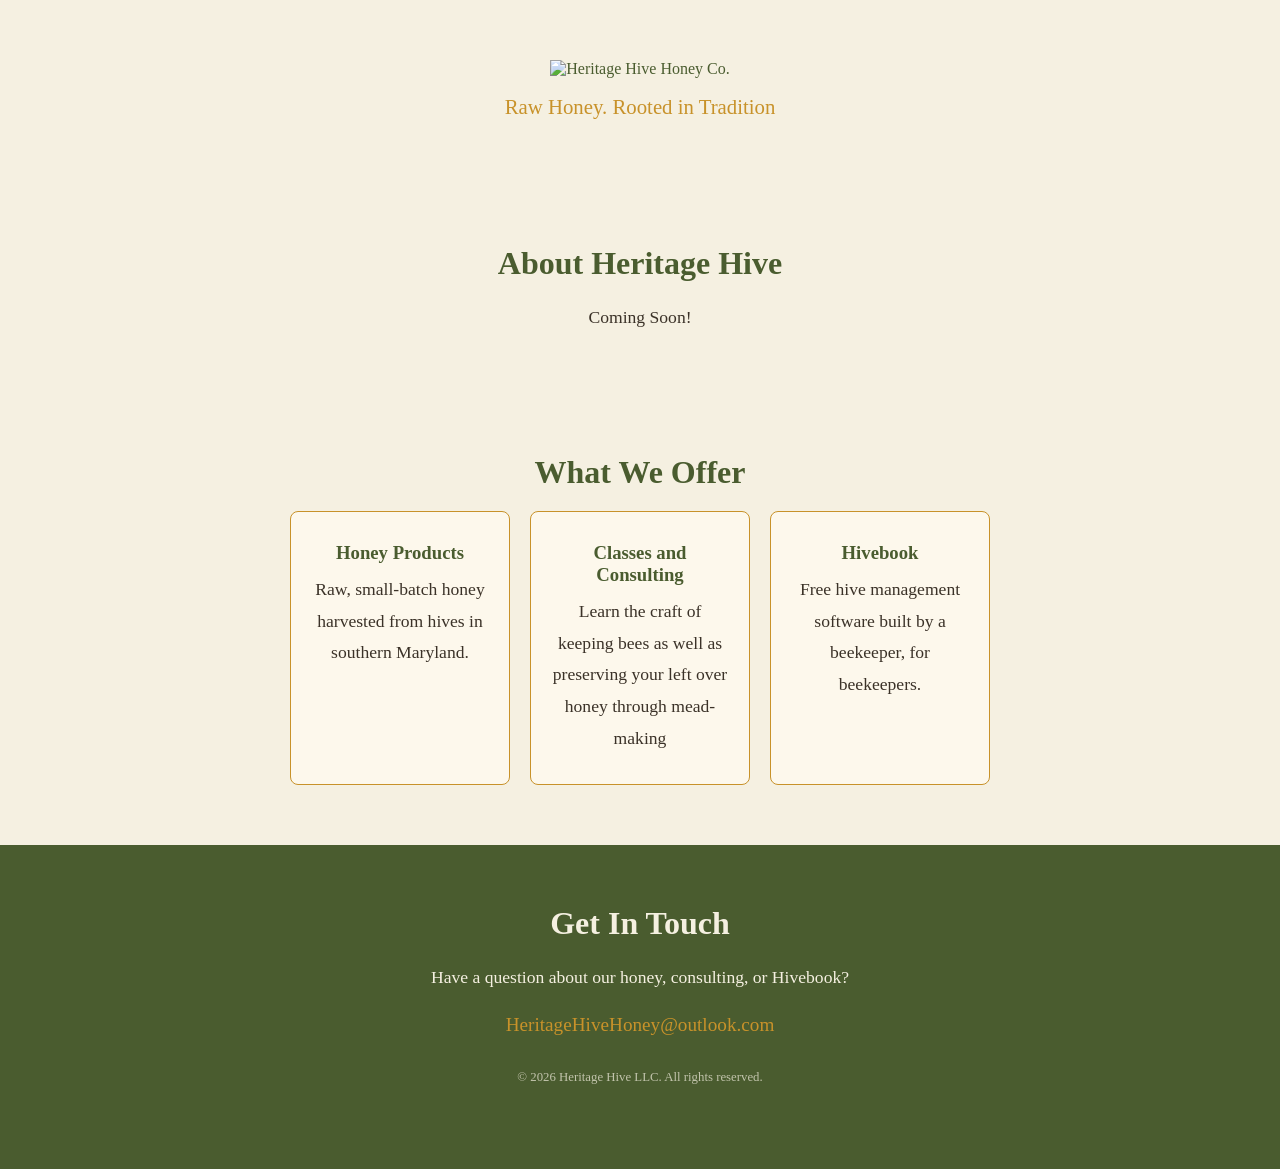
==== index.html @ 9e33cd69 "add copyright notice" ====
<!DOCTYPE html>
<html lang="en">
    <head>
        <meta charset="UTF-8">
        <meta name="viewport" content="width=device-width, initial-scale=1.0">
        <title>Heritage Hive Honey Co.</title>
        <style>
            *{
                margin: 0;
                padding: 0;
                box-sizing: border-box;
            }

            body {
            background-color: #F5F0E1;
            color: #4A5C2F;
            font-family: Georgia, serif;
            }

            header {
                text-align: center;
                padding: 60px 20px;
            }

            header img {
                width: 300px;
            }

            header p {
                font-size: 1.3em;
                margin-top: 10px;
                color: #C8922A
            }

            section {
                max-width: 800px;
                margin: 0 auto;
                padding: 60px 20px;
                text-align: center;
            }

            h2 {
                font-size: 2em;
                margin-bottom: 20px;
                color: #4A5C2F;
            }

            p {
                font-size: 1.1em;
                line-height: 1.8;
                color: #3B3228;
            }
        
            .cards {
                display: flex;
                gap: 20px;
                justify-content: center;
                flex-wrap: wrap;
            }

            .card {
                background-color: #FDF8EC;
                border: 1px solid #C8922A;
                border-radius: 8px;
                padding: 30px 20px;
                width: 220px;
            }

            .card h3 {
                margin-bottom: 10px;
                color: #4A5C2F;
            }

            footer {
                background-color: #4A5C2F;
                color: #F5F0E1;
                text-align: center;
                padding: 60px 20px;
            }

            footer h2{
                color: #F5F0E1;
                margin-bottom: 20px;
            }

            footer p {
                color: #F5F0E1;
                margin-bottom: 20px;
            }

            footer a {
                color: #C8922A;
                font-size: 1.2em;
                text-decoration: none;
            }

            footer a:hover {
                text-decoration: underline;
            }

            footer .copyright {
                margin-top: 30px;
                font-size: 0.8em;
                opacity: 0.7;
            }
        </style>
    </head>
    <body>
        <header>
            <img src="logo.png" alt="Heritage Hive Honey Co.">
            <p>Raw Honey. Rooted in Tradition</p>
        </header>

        <section id="about">
            <h2>About Heritage Hive</h2>
            <p>Coming Soon!</p>
        </section>

        <section id="offerings">
            <h2>What We Offer</h2>
            <div class="cards">
                <div class="card">
                    <h3>Honey Products</h3>
                    <p>Raw, small-batch honey harvested from hives in southern Maryland.</p>
                </div>
                <div class="card">
                    <h3>Classes and Consulting</h3>
                    <p>Learn the craft of keeping bees as well as preserving your left over honey through mead-making</p>
                </div>
                <div class="card">
                    <h3> Hivebook</h3>
                    <p>Free hive management software built by a beekeeper, for beekeepers.</p>
                </div>
            </div>
        </section>
        <footer>
            <h2>Get In Touch</h2>
            <p>Have a question about our honey, consulting, or Hivebook?</p>
            <a href="mailto:HeritageHiveHoney@outlook.com">HeritageHiveHoney@outlook.com</a>
            <p class="copyright">© 2026 Heritage Hive LLC. All rights reserved.</P>
        </footer>
    </body>
</html>
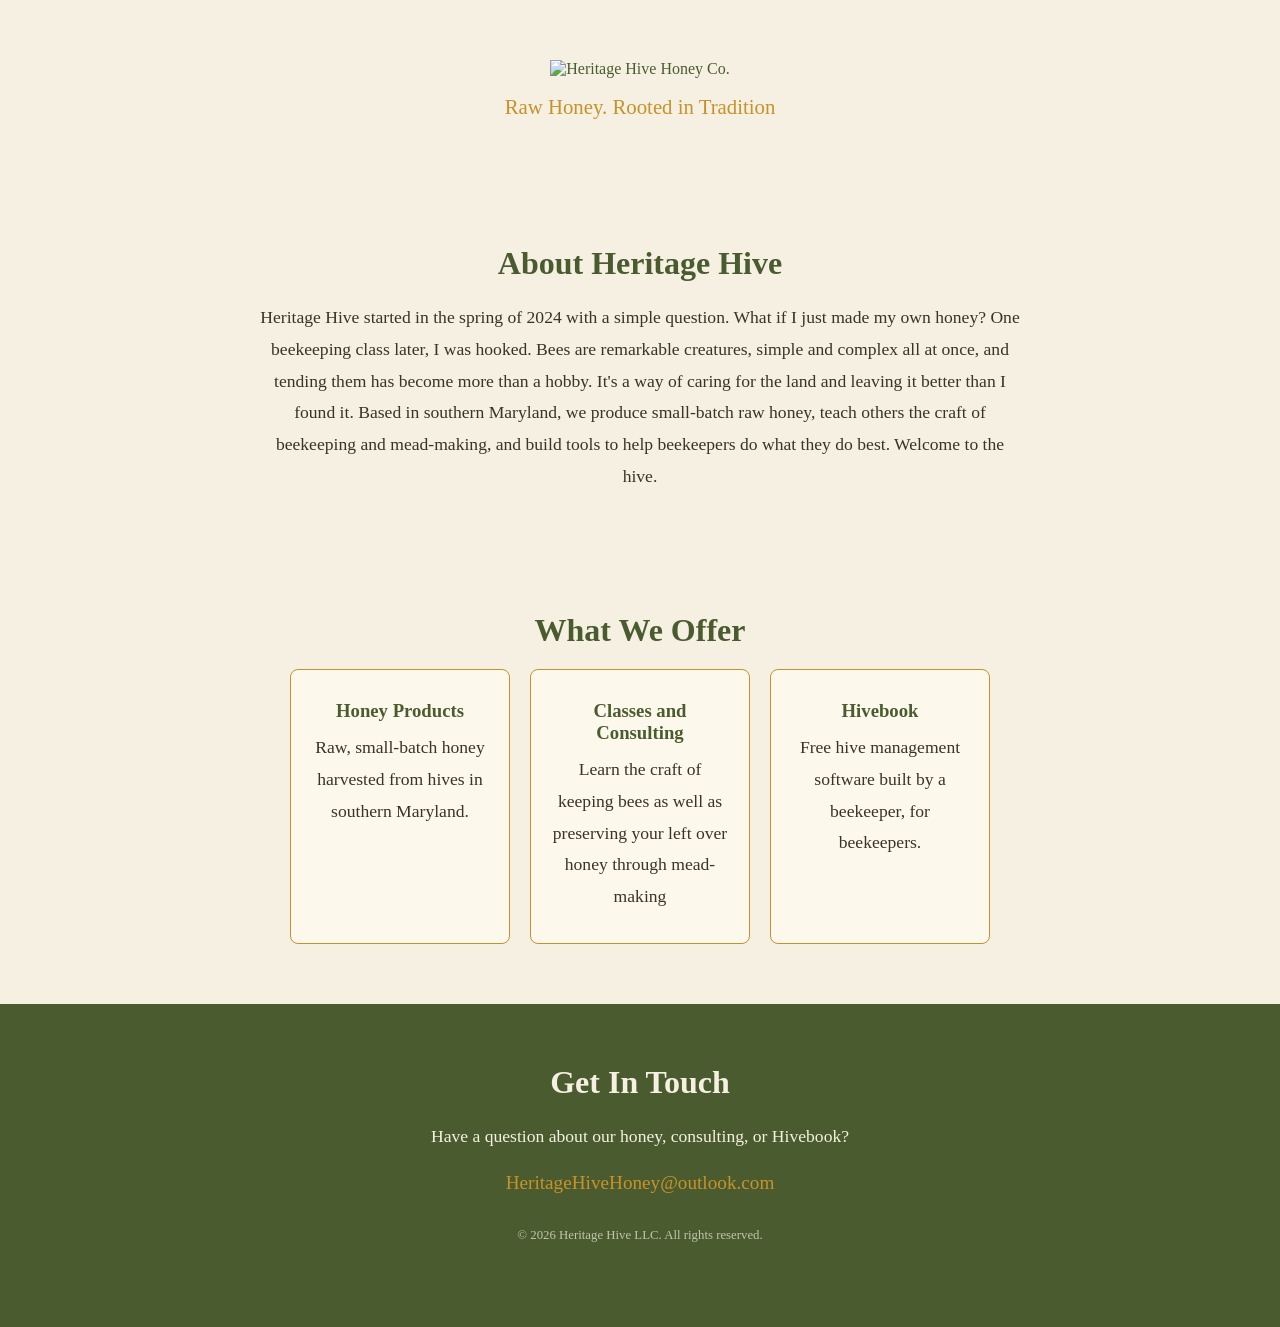
==== commit f179f2bb: "updated about block" ====
--- a/index.html
+++ b/index.html
@@ -113,7 +113,7 @@
 
         <section id="about">
             <h2>About Heritage Hive</h2>
-            <p>Coming Soon!</p>
+            <p>Heritage Hive started in the spring of 2024 with a simple question. What if I just made my own honey? One beekeeping class later, I was hooked. Bees are remarkable creatures, simple and complex all at once, and tending them has become more than a hobby. It's a way of caring for the land and leaving it better than I found it. Based in southern Maryland, we produce small-batch raw honey, teach others the craft of beekeeping and mead-making, and build tools to help beekeepers do what they do best. Welcome to the hive.</p>
         </section>
 
         <section id="offerings">
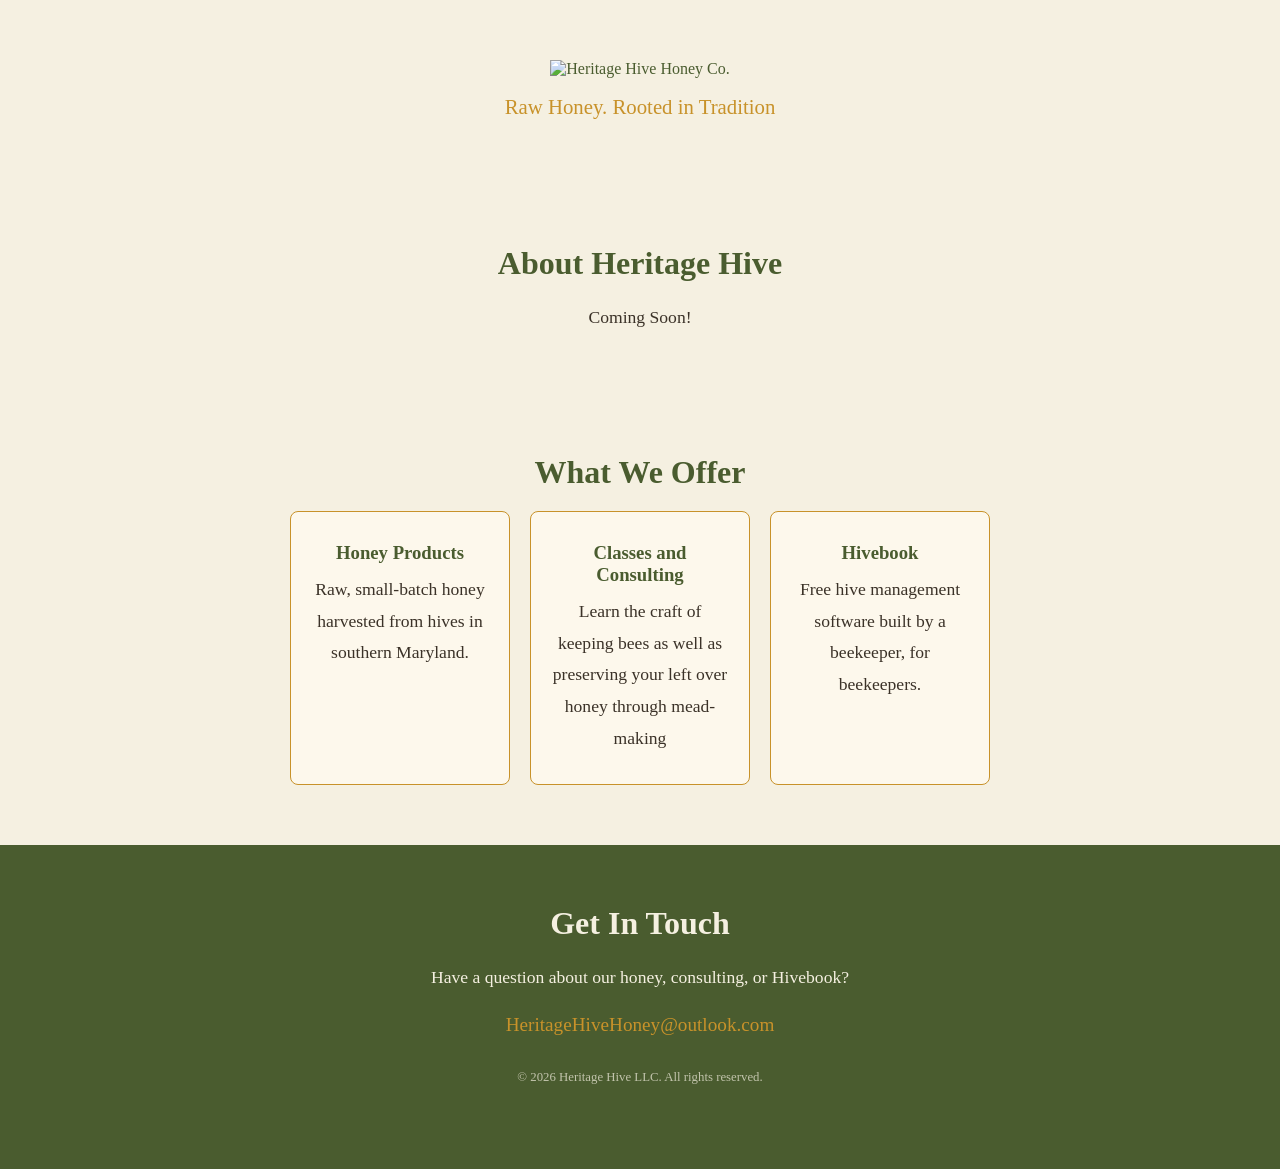
==== commit 1eb7f4fd: "Update index.html" ====
--- a/index.html
+++ b/index.html
@@ -113,7 +113,7 @@
 
         <section id="about">
             <h2>About Heritage Hive</h2>
-            <p>Heritage Hive started in the spring of 2024 with a simple question. What if I just made my own honey? One beekeeping class later, I was hooked. Bees are remarkable creatures, simple and complex all at once, and tending them has become more than a hobby. It's a way of caring for the land and leaving it better than I found it. Based in southern Maryland, we produce small-batch raw honey, teach others the craft of beekeeping and mead-making, and build tools to help beekeepers do what they do best. Welcome to the hive.</p>
+            <p> <!-- Heritage Hive started in the spring of 2024 with a simple question. What if I just made my own honey? One beekeeping class later, I was hooked. Bees are remarkable creatures, simple and complex all at once, and tending them has become more than a hobby. It's a way of caring for the land and leaving it better than I found it. Based in southern Maryland, we produce small-batch raw honey, teach others the craft of beekeeping and mead-making, and build tools to help beekeepers do what they do best. Welcome to the hive. --> Coming Soon!</p>
         </section>
 
         <section id="offerings">
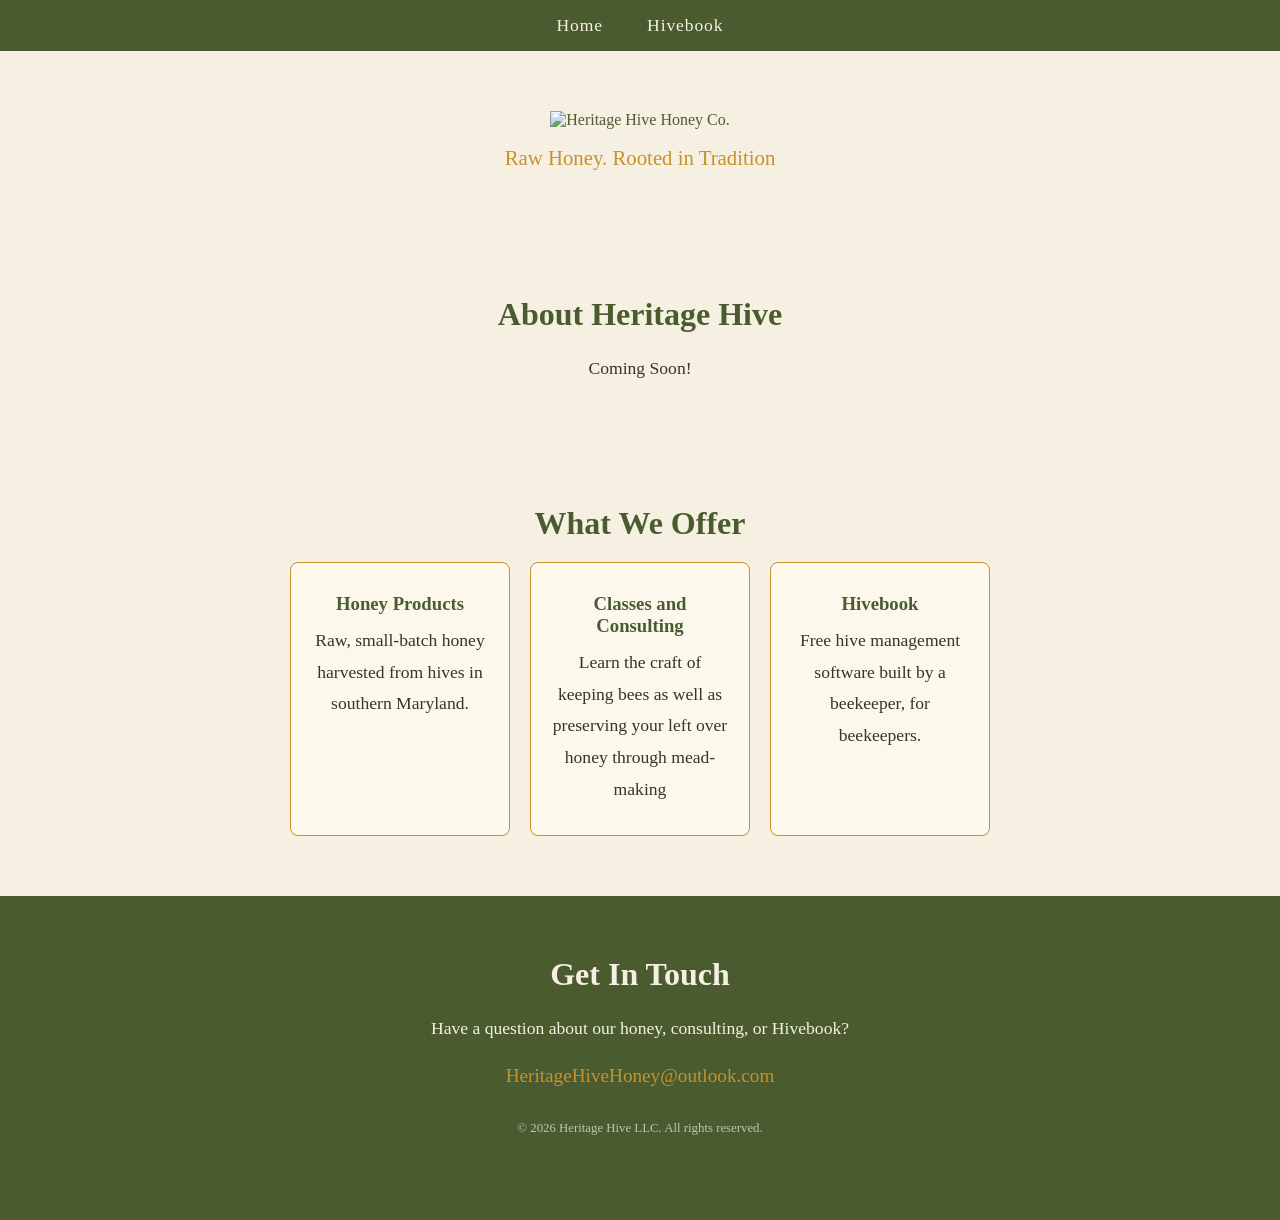
==== commit 99e1d67d: "add nav bar" ====
--- a/index.html
+++ b/index.html
@@ -4,108 +4,14 @@
         <meta charset="UTF-8">
         <meta name="viewport" content="width=device-width, initial-scale=1.0">
         <title>Heritage Hive Honey Co.</title>
-        <style>
-            *{
-                margin: 0;
-                padding: 0;
-                box-sizing: border-box;
-            }
-
-            body {
-            background-color: #F5F0E1;
-            color: #4A5C2F;
-            font-family: Georgia, serif;
-            }
-
-            header {
-                text-align: center;
-                padding: 60px 20px;
-            }
-
-            header img {
-                width: 300px;
-            }
-
-            header p {
-                font-size: 1.3em;
-                margin-top: 10px;
-                color: #C8922A
-            }
-
-            section {
-                max-width: 800px;
-                margin: 0 auto;
-                padding: 60px 20px;
-                text-align: center;
-            }
-
-            h2 {
-                font-size: 2em;
-                margin-bottom: 20px;
-                color: #4A5C2F;
-            }
-
-            p {
-                font-size: 1.1em;
-                line-height: 1.8;
-                color: #3B3228;
-            }
-        
-            .cards {
-                display: flex;
-                gap: 20px;
-                justify-content: center;
-                flex-wrap: wrap;
-            }
-
-            .card {
-                background-color: #FDF8EC;
-                border: 1px solid #C8922A;
-                border-radius: 8px;
-                padding: 30px 20px;
-                width: 220px;
-            }
-
-            .card h3 {
-                margin-bottom: 10px;
-                color: #4A5C2F;
-            }
-
-            footer {
-                background-color: #4A5C2F;
-                color: #F5F0E1;
-                text-align: center;
-                padding: 60px 20px;
-            }
-
-            footer h2{
-                color: #F5F0E1;
-                margin-bottom: 20px;
-            }
-
-            footer p {
-                color: #F5F0E1;
-                margin-bottom: 20px;
-            }
-
-            footer a {
-                color: #C8922A;
-                font-size: 1.2em;
-                text-decoration: none;
-            }
-
-            footer a:hover {
-                text-decoration: underline;
-            }
-
-            footer .copyright {
-                margin-top: 30px;
-                font-size: 0.8em;
-                opacity: 0.7;
-            }
-        </style>
+        <link rel="stylesheet" href="styles.css">
+         
     </head>
     <body>
+        <nav>
+            <a href="index.html">Home</a>
+            <a href="hivebook.html">Hivebook</a>
+        </nav>
         <header>
             <img src="logo.png" alt="Heritage Hive Honey Co.">
             <p>Raw Honey. Rooted in Tradition</p>
--- a/styles.css
+++ b/styles.css
@@ -0,0 +1,143 @@
+*{
+    margin: 0;
+    padding: 0;
+    box-sizing: border-box;
+}
+
+body {
+background-color: #F5F0E1;
+color: #4A5C2F;
+font-family: Georgia, serif;
+}
+
+header {
+    text-align: center;
+    padding: 60px 20px;
+}
+
+header img {
+    width: 300px;
+}
+
+header p {
+    font-size: 1.3em;
+    margin-top: 10px;
+    color: #C8922A
+}
+
+section {
+    max-width: 800px;
+    margin: 0 auto;
+    padding: 60px 20px;
+    text-align: center;
+}
+
+h2 {
+    font-size: 2em;
+    margin-bottom: 20px;
+    color: #4A5C2F;
+}
+
+p {
+    font-size: 1.1em;
+    line-height: 1.8;
+    color: #3B3228;
+}
+
+.cards {
+    display: flex;
+    gap: 20px;
+    justify-content: center;
+    flex-wrap: wrap;
+}
+
+.card {
+    background-color: #FDF8EC;
+    border: 1px solid #C8922A;
+    border-radius: 8px;
+    padding: 30px 20px;
+    width: 220px;
+}
+
+.card h3 {
+    margin-bottom: 10px;
+    color: #4A5C2F;
+}
+
+footer {
+    background-color: #4A5C2F;
+    color: #F5F0E1;
+    text-align: center;
+    padding: 60px 20px;
+}
+
+footer h2{
+    color: #F5F0E1;
+    margin-bottom: 20px;
+}
+
+footer p {
+    color: #F5F0E1;
+    margin-bottom: 20px;
+}
+
+footer a {
+    color: #C8922A;
+    font-size: 1.2em;
+    text-decoration: none;
+}
+
+footer a:hover {
+    text-decoration: underline;
+}
+
+footer .copyright {
+    margin-top: 30px;
+    font-size: 0.8em;
+    opacity: 0.7;
+}
+
+#hivebook-hero {
+    background-color: #FDF8EC;
+    border-bottom: 2px solid #C8922A;
+}
+
+#hivebook-beta {
+    max-width: 600px;
+    margin: 0 auto;
+    padding: 60px 20px;
+    text-align: center;
+}
+
+#hivebook-beta a {
+    display: inline-block;
+    margin-top: 20px;
+    background-color: #C8922A;
+    color: #F5F0E1;
+    padding: 12px 30px;
+    border-radius: 6px;
+    text-decoration: none;
+    font-size: 1.1em;
+}
+
+#hivebook-beta a:hover {
+    background-color: #4A5C2F;
+}
+/* Navigation Bar */
+nav {
+    background-color: #4A5C2F;
+    padding: 15px 30px;
+    text-align: center;
+}
+
+nav a {
+    color: #F5F0E1;
+    text-decoration: none;
+    margin: 0 20px;
+    font-size: 1.1em;
+    letter-spacing: 0.05em;
+}
+
+nav a:hover {
+    color: #C8922A;
+}
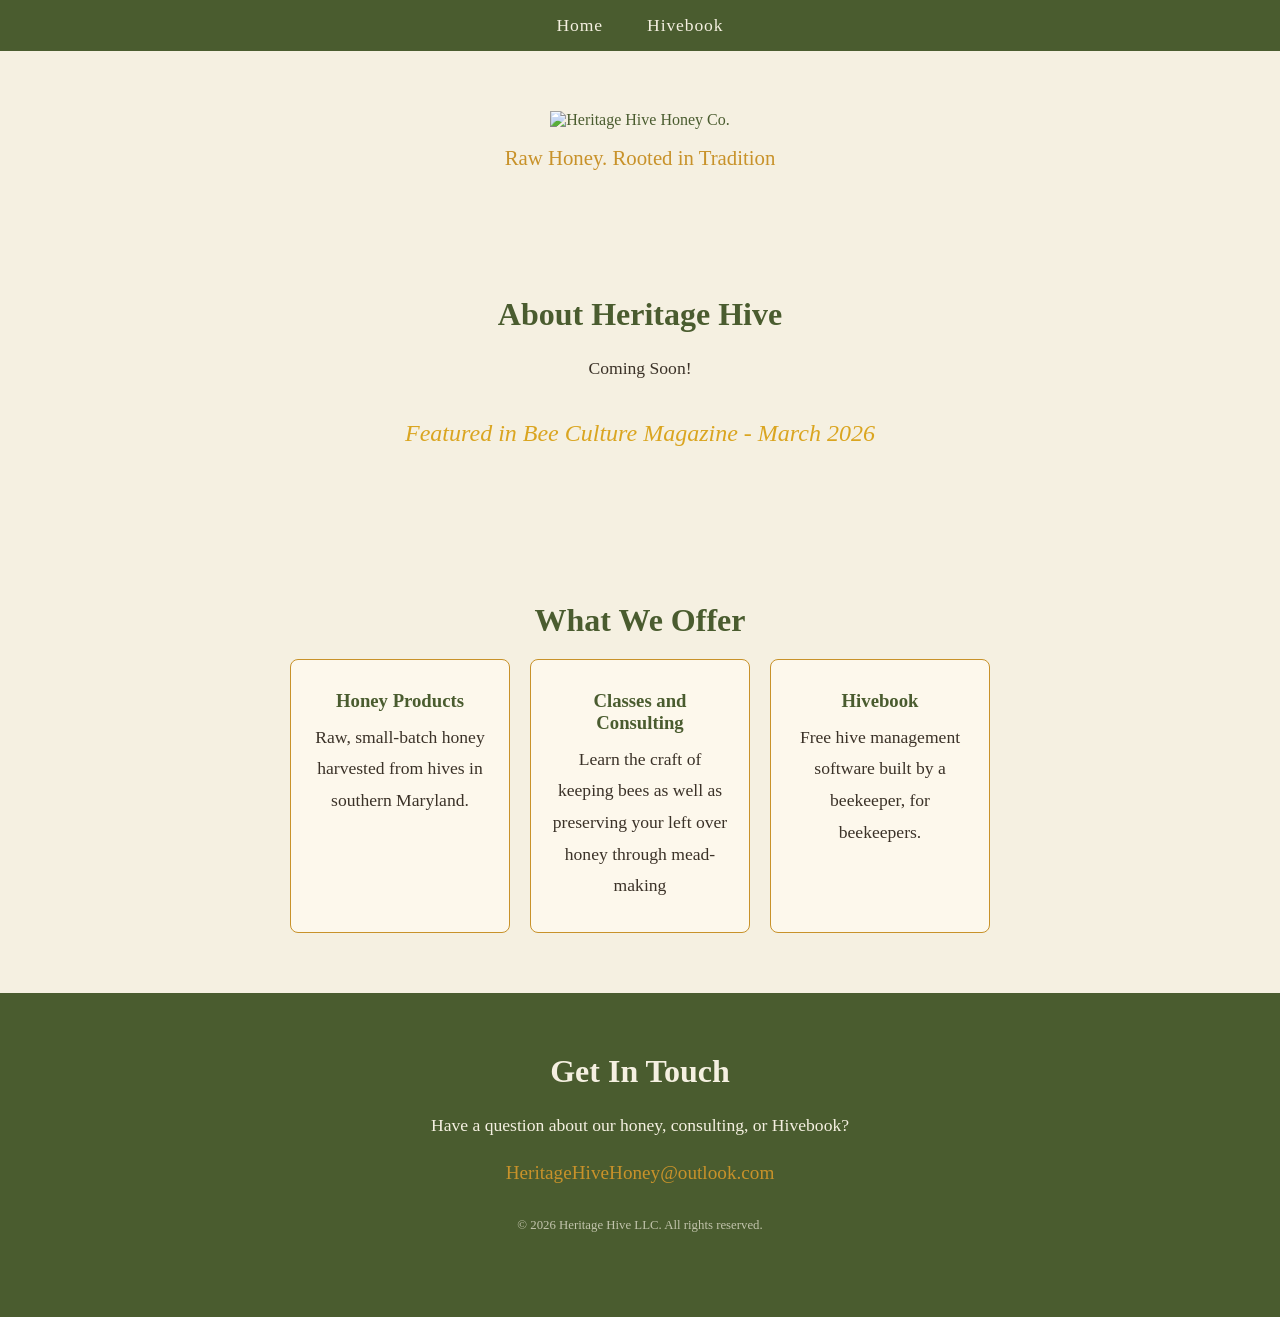
==== commit f1e9ccb5: "add line on publication" ====
--- a/index.html
+++ b/index.html
@@ -5,7 +5,15 @@
         <meta name="viewport" content="width=device-width, initial-scale=1.0">
         <title>Heritage Hive Honey Co.</title>
         <link rel="stylesheet" href="styles.css">
-         
+        <!-- Google tag (gtag.js) -->
+        <script async src="https://www.googletagmanager.com/gtag/js?id=G-PJPSWLZ035"></script>
+        <script>
+        window.dataLayer = window.dataLayer || [];
+        function gtag(){dataLayer.push(arguments);}
+        gtag('js', new Date());
+
+        gtag('config', 'G-PJPSWLZ035');
+        </script> 
     </head>
     <body>
         <nav>
@@ -13,13 +21,14 @@
             <a href="hivebook.html">Hivebook</a>
         </nav>
         <header>
-            <img src="logo.png" alt="Heritage Hive Honey Co.">
+            <img src="logo2.png" alt="Heritage Hive Honey Co.">
             <p>Raw Honey. Rooted in Tradition</p>
         </header>
 
         <section id="about">
             <h2>About Heritage Hive</h2>
             <p> <!-- Heritage Hive started in the spring of 2024 with a simple question. What if I just made my own honey? One beekeeping class later, I was hooked. Bees are remarkable creatures, simple and complex all at once, and tending them has become more than a hobby. It's a way of caring for the land and leaving it better than I found it. Based in southern Maryland, we produce small-batch raw honey, teach others the craft of beekeeping and mead-making, and build tools to help beekeepers do what they do best. Welcome to the hive. --> Coming Soon!</p>
+            <p class="publication">Featured in Bee Culture Magazine - March 2026</p>
         </section>
 
         <section id="offerings">
--- a/styles.css
+++ b/styles.css
@@ -42,6 +42,14 @@
     font-size: 1.1em;
     line-height: 1.8;
     color: #3B3228;
+}
+
+.publication {
+    font-size: 1.5em;
+    font-style: italic;
+    color: goldenrod;
+    padding: 20pt;
+    
 }
 
 .cards {
